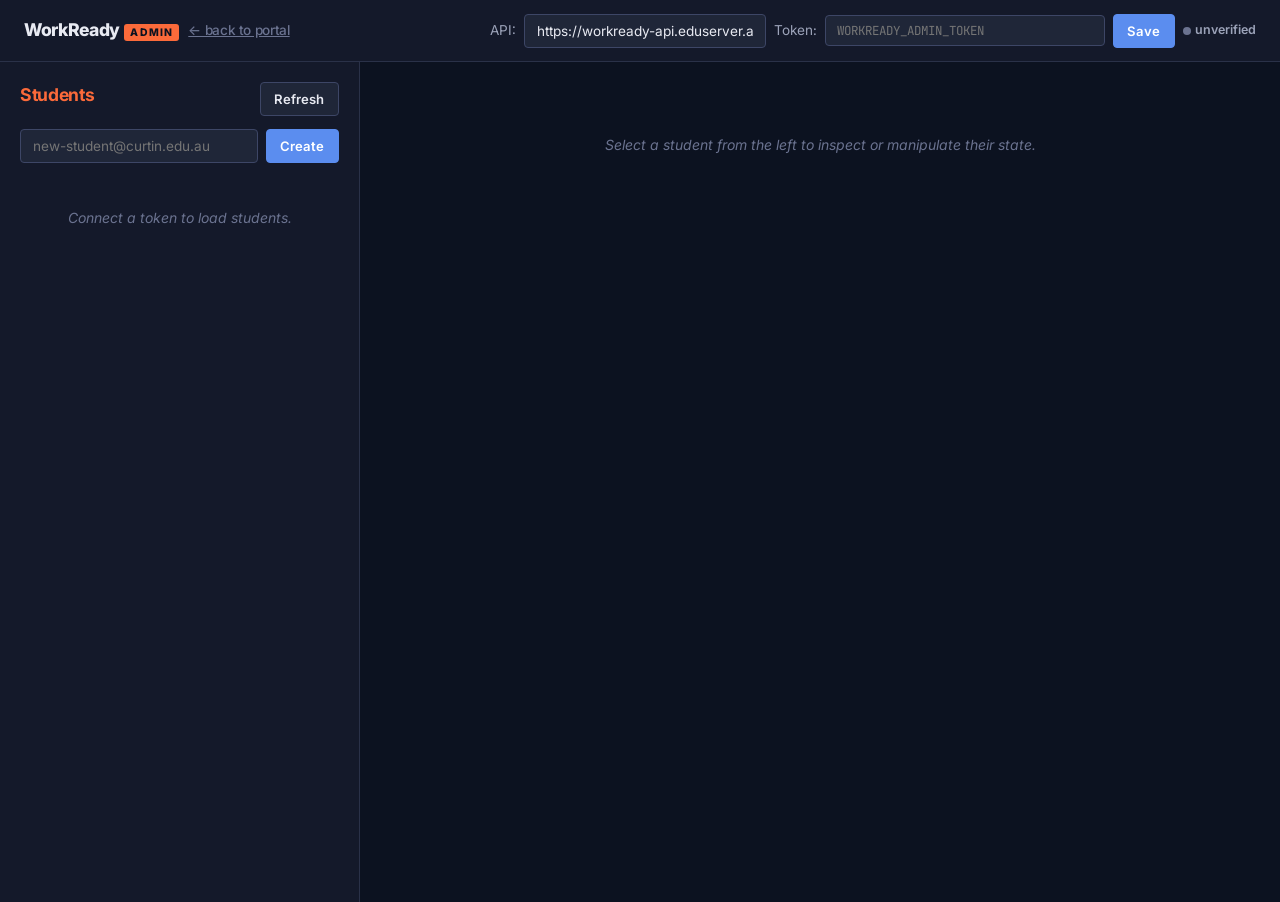
==== admin.html @ 8555bad7 "Add admin / debug page for student state inspection Standalone single-file admin UI at /admin.html —" ====
<!DOCTYPE html>
<html lang="en">
<head>
    <meta charset="UTF-8">
    <meta name="viewport" content="width=device-width, initial-scale=1.0">
    <title>WorkReady Admin / Debug</title>
    <link rel="icon" type="image/svg+xml" href="favicon.svg">
    <style>
        @import url('https://fonts.googleapis.com/css2?family=Inter:wght@400;500;600;700;800&family=JetBrains+Mono:wght@400;500&display=swap');

        :root {
            --bg: #0c1220;
            --bg-2: #14192a;
            --bg-3: #1f2638;
            --line: #2a3148;
            --line-2: #3d4666;
            --text: #e8eaf2;
            --text-muted: #9ca3b9;
            --text-dim: #6b7390;
            --accent: #fb6a3a;
            --accent-soft: #3d2418;
            --primary: #5b8def;
            --primary-soft: #1c2942;
            --success: #4ade80;
            --warn: #fbbf24;
            --danger: #f87171;
            --completed: #c084fc;
        }

        * { box-sizing: border-box; margin: 0; padding: 0; }
        body {
            font-family: 'Inter', system-ui, sans-serif;
            background: var(--bg);
            color: var(--text);
            font-size: 14px;
            line-height: 1.5;
            min-height: 100vh;
            -webkit-font-smoothing: antialiased;
            font-feature-settings: "kern", "liga", "tnum";
            font-variant-numeric: tabular-nums;
        }
        h1, h2, h3 { font-weight: 700; letter-spacing: -0.02em; }
        h1 { font-size: 1.4rem; }
        h2 { font-size: 1.1rem; margin-bottom: 0.5rem; color: var(--accent); }
        h3 { font-size: 0.85rem; text-transform: uppercase; letter-spacing: 0.1em; color: var(--text-dim); margin-bottom: 0.5rem; }
        a { color: var(--primary); text-decoration: none; }
        a:hover { color: var(--accent); }

        .topbar {
            background: var(--bg-2);
            border-bottom: 1px solid var(--line);
            padding: 0.85rem 1.5rem;
            display: flex;
            align-items: center;
            justify-content: space-between;
            gap: 1rem;
            position: sticky;
            top: 0;
            z-index: 10;
        }
        .topbar-brand {
            display: flex;
            align-items: center;
            gap: 0.6rem;
            font-weight: 800;
            font-size: 1.1rem;
            letter-spacing: -0.02em;
        }
        .topbar-brand .badge {
            background: var(--accent);
            color: var(--bg);
            font-size: 0.65rem;
            font-weight: 800;
            text-transform: uppercase;
            letter-spacing: 0.1em;
            padding: 2px 6px;
            border-radius: 3px;
        }
        .topbar-brand a { color: var(--text-dim); font-weight: 500; font-size: 0.85rem; text-decoration: underline; }

        .topbar-token {
            display: flex;
            align-items: center;
            gap: 0.5rem;
            font-size: 0.85rem;
            color: var(--text-muted);
        }
        .topbar-token input {
            background: var(--bg-3);
            border: 1px solid var(--line-2);
            color: var(--text);
            padding: 0.4rem 0.7rem;
            border-radius: 4px;
            font-family: 'JetBrains Mono', monospace;
            font-size: 0.78rem;
            min-width: 280px;
        }
        .topbar-token input:focus {
            outline: none;
            border-color: var(--accent);
        }
        .token-status {
            display: inline-flex;
            align-items: center;
            gap: 4px;
            font-weight: 600;
            font-size: 0.78rem;
        }
        .token-status::before {
            content: '';
            width: 8px;
            height: 8px;
            border-radius: 50%;
            background: var(--text-dim);
        }
        .token-status.ok { color: var(--success); }
        .token-status.ok::before { background: var(--success); }
        .token-status.bad { color: var(--danger); }
        .token-status.bad::before { background: var(--danger); }

        .layout {
            display: grid;
            grid-template-columns: 360px 1fr;
            min-height: calc(100vh - 60px);
        }

        .sidebar {
            background: var(--bg-2);
            border-right: 1px solid var(--line);
            padding: 1.25rem;
            overflow-y: auto;
            max-height: calc(100vh - 60px);
            position: sticky;
            top: 60px;
        }

        .main {
            padding: 1.5rem 2rem;
            overflow-x: hidden;
        }

        .student-list {
            display: flex;
            flex-direction: column;
            gap: 0.5rem;
            margin-top: 0.75rem;
        }
        .student-row {
            background: var(--bg-3);
            border: 1px solid var(--line);
            border-left: 3px solid var(--text-dim);
            border-radius: 4px;
            padding: 0.75rem 0.85rem;
            cursor: pointer;
            transition: all 0.1s;
        }
        .student-row:hover {
            border-color: var(--line-2);
            background: var(--primary-soft);
        }
        .student-row.selected {
            border-left-color: var(--accent);
            background: var(--primary-soft);
        }
        .student-row-email {
            font-family: 'JetBrains Mono', monospace;
            font-size: 0.78rem;
            color: var(--text);
            font-weight: 600;
            word-break: break-all;
        }
        .student-row-meta {
            display: flex;
            justify-content: space-between;
            margin-top: 0.35rem;
            font-size: 0.72rem;
            color: var(--text-muted);
        }
        .state-pill {
            display: inline-flex;
            align-items: center;
            gap: 4px;
            padding: 1px 7px;
            border-radius: 999px;
            font-size: 0.65rem;
            font-weight: 700;
            text-transform: uppercase;
            letter-spacing: 0.06em;
            background: var(--bg);
            border: 1px solid var(--line);
            color: var(--text-dim);
        }
        .state-pill::before {
            content: '';
            width: 6px;
            height: 6px;
            border-radius: 50%;
            background: currentColor;
        }
        .state-pill.s-not_applied { color: var(--text-dim); }
        .state-pill.s-applied { color: var(--primary); border-color: var(--primary); }
        .state-pill.s-hired { color: var(--success); border-color: var(--success); }
        .state-pill.s-completed { color: var(--completed); border-color: var(--completed); }

        .empty-state {
            text-align: center;
            padding: 2rem;
            color: var(--text-dim);
            font-style: italic;
        }

        .form-row {
            display: flex;
            gap: 0.5rem;
            margin: 0.75rem 0;
        }
        input[type="email"],
        input[type="text"],
        select,
        textarea {
            background: var(--bg-3);
            border: 1px solid var(--line-2);
            color: var(--text);
            padding: 0.5rem 0.75rem;
            border-radius: 4px;
            font-family: inherit;
            font-size: 0.85rem;
            flex: 1;
            min-width: 0;
        }
        input:focus, select:focus, textarea:focus {
            outline: none;
            border-color: var(--accent);
        }

        button {
            background: var(--bg-3);
            border: 1px solid var(--line-2);
            color: var(--text);
            padding: 0.5rem 0.85rem;
            border-radius: 4px;
            font-family: inherit;
            font-size: 0.82rem;
            font-weight: 600;
            cursor: pointer;
            transition: all 0.1s;
            white-space: nowrap;
        }
        button:hover { border-color: var(--accent); color: var(--accent); }
        button.primary { background: var(--primary); border-color: var(--primary); color: white; }
        button.primary:hover { background: var(--accent); border-color: var(--accent); color: white; }
        button.danger { background: transparent; border-color: var(--danger); color: var(--danger); }
        button.danger:hover { background: var(--danger); color: var(--bg); }
        button.warn { border-color: var(--warn); color: var(--warn); }
        button.warn:hover { background: var(--warn); color: var(--bg); }
        button.success { border-color: var(--success); color: var(--success); }
        button.success:hover { background: var(--success); color: var(--bg); }
        button:disabled { opacity: 0.4; cursor: not-allowed; }

        .panel {
            background: var(--bg-2);
            border: 1px solid var(--line);
            border-radius: 6px;
            padding: 1.25rem;
            margin-bottom: 1.25rem;
        }
        .panel-header {
            display: flex;
            justify-content: space-between;
            align-items: center;
            margin-bottom: 0.75rem;
            gap: 1rem;
        }

        .actions-grid {
            display: grid;
            grid-template-columns: repeat(auto-fill, minmax(180px, 1fr));
            gap: 0.5rem;
            margin-top: 0.75rem;
        }

        .kvs {
            display: grid;
            grid-template-columns: 140px 1fr;
            gap: 0.5rem 1rem;
            font-size: 0.85rem;
        }
        .kvs dt {
            color: var(--text-dim);
            font-size: 0.72rem;
            text-transform: uppercase;
            letter-spacing: 0.08em;
            font-weight: 600;
            padding-top: 2px;
        }
        .kvs dd {
            color: var(--text);
            font-family: 'JetBrains Mono', monospace;
            font-size: 0.82rem;
            word-break: break-all;
        }

        .app-card {
            background: var(--bg-3);
            border: 1px solid var(--line);
            border-radius: 4px;
            padding: 0.85rem 1rem;
            margin-bottom: 0.75rem;
        }
        .app-card-head {
            display: flex;
            justify-content: space-between;
            align-items: baseline;
            gap: 1rem;
            flex-wrap: wrap;
            margin-bottom: 0.5rem;
        }
        .app-card-title {
            font-weight: 700;
            color: var(--text);
            font-size: 0.95rem;
        }
        .app-card-meta {
            font-family: 'JetBrains Mono', monospace;
            font-size: 0.72rem;
            color: var(--text-dim);
        }
        .stage-tag {
            display: inline-block;
            font-family: 'JetBrains Mono', monospace;
            font-size: 0.68rem;
            padding: 1px 6px;
            border: 1px solid var(--line-2);
            border-radius: 3px;
            color: var(--text-muted);
            text-transform: uppercase;
            letter-spacing: 0.06em;
            margin-right: 4px;
        }
        .stage-tag.active { color: var(--success); border-color: var(--success); }
        .stage-tag.rejected { color: var(--danger); border-color: var(--danger); }
        .stage-tag.completed { color: var(--completed); border-color: var(--completed); }
        .stage-tag.hired { color: var(--success); border-color: var(--success); }
        .app-actions {
            display: flex;
            gap: 0.4rem;
            margin-top: 0.6rem;
            flex-wrap: wrap;
        }
        .app-actions button {
            font-size: 0.72rem;
            padding: 0.35rem 0.65rem;
        }

        .messages {
            display: flex;
            flex-direction: column;
            gap: 0.4rem;
        }
        .msg-row {
            background: var(--bg-3);
            border: 1px solid var(--line);
            border-left: 3px solid var(--line-2);
            border-radius: 3px;
            padding: 0.6rem 0.85rem;
            font-size: 0.82rem;
        }
        .msg-row.unread { border-left-color: var(--accent); }
        .msg-row.pending { opacity: 0.55; border-left-style: dashed; }
        .msg-row-head {
            display: flex;
            justify-content: space-between;
            gap: 1rem;
        }
        .msg-row-sender {
            font-weight: 600;
            color: var(--text);
        }
        .msg-row-time {
            font-family: 'JetBrains Mono', monospace;
            font-size: 0.7rem;
            color: var(--text-dim);
        }
        .msg-row-subject {
            color: var(--text-muted);
            margin-top: 2px;
        }

        .json-block {
            background: var(--bg);
            border: 1px solid var(--line);
            border-radius: 4px;
            padding: 0.85rem;
            font-family: 'JetBrains Mono', monospace;
            font-size: 0.72rem;
            color: var(--text-muted);
            overflow-x: auto;
            max-height: 360px;
            white-space: pre;
        }

        .toast {
            position: fixed;
            bottom: 1.5rem;
            right: 1.5rem;
            background: var(--bg-3);
            border: 1px solid var(--line-2);
            border-left: 4px solid var(--accent);
            padding: 0.85rem 1.15rem;
            border-radius: 4px;
            font-size: 0.85rem;
            color: var(--text);
            box-shadow: 0 8px 24px rgba(0, 0, 0, 0.4);
            max-width: 380px;
            z-index: 100;
            opacity: 0;
            transform: translateY(8px);
            transition: opacity 0.15s, transform 0.15s;
            pointer-events: none;
        }
        .toast.show { opacity: 1; transform: translateY(0); }
        .toast.error { border-left-color: var(--danger); }
        .toast.success { border-left-color: var(--success); }

        details > summary {
            cursor: pointer;
            font-size: 0.78rem;
            color: var(--text-muted);
            margin-bottom: 0.5rem;
        }
        details > summary:hover { color: var(--accent); }
        details[open] > summary { color: var(--accent); margin-bottom: 0.5rem; }

        .placeholder {
            text-align: center;
            padding: 3rem 1rem;
            color: var(--text-dim);
            font-style: italic;
        }

        @media (max-width: 900px) {
            .layout { grid-template-columns: 1fr; }
            .sidebar { position: static; max-height: none; }
            .topbar { flex-direction: column; align-items: stretch; }
            .topbar-token input { min-width: 0; flex: 1; }
        }
    </style>
</head>
<body>
    <div class="topbar">
        <div class="topbar-brand">
            <span>WorkReady <span class="badge">Admin</span></span>
            <a href="/">← back to portal</a>
        </div>
        <div class="topbar-token">
            <span>API:</span>
            <input type="text" id="api-base" placeholder="https://workready-api.eduserver.au">
            <span>Token:</span>
            <input type="password" id="admin-token" placeholder="WORKREADY_ADMIN_TOKEN">
            <button id="save-token" class="primary">Save</button>
            <span id="token-status" class="token-status">unverified</span>
        </div>
    </div>

    <div class="layout">
        <aside class="sidebar">
            <div class="panel-header">
                <h2>Students</h2>
                <button id="refresh-students">Refresh</button>
            </div>

            <div class="form-row">
                <input type="email" id="new-student-email" placeholder="new-student@curtin.edu.au">
                <button id="create-student" class="primary">Create</button>
            </div>

            <div id="student-list" class="student-list">
                <div class="empty-state">Connect a token to load students.</div>
            </div>
        </aside>

        <main class="main">
            <div id="detail-pane">
                <div class="placeholder">
                    Select a student from the left to inspect or manipulate their state.
                </div>
            </div>
        </main>
    </div>

    <div id="toast" class="toast"></div>

    <script>
        (function () {
            'use strict';

            // ============================================================
            // Config — token + API base in sessionStorage so it persists
            // ============================================================
            var DEFAULT_API_BASE =
                window.location.hostname === 'localhost' ||
                window.location.hostname === '127.0.0.1'
                    ? 'http://localhost:8000'
                    : 'https://workready-api.eduserver.au';

            var apiBase = sessionStorage.getItem('wr_admin_api_base') || DEFAULT_API_BASE;
            var token = sessionStorage.getItem('wr_admin_token') || '';

            var $ = function (id) { return document.getElementById(id); };
            var els = {
                apiBase: $('api-base'),
                token: $('admin-token'),
                save: $('save-token'),
                status: $('token-status'),
                students: $('student-list'),
                refresh: $('refresh-students'),
                createBtn: $('create-student'),
                newEmail: $('new-student-email'),
                detail: $('detail-pane'),
                toast: $('toast'),
            };

            els.apiBase.value = apiBase;
            els.token.value = token;

            var state = {
                students: [],
                jobs: [],
                selectedEmail: null,
            };

            // ============================================================
            // API helpers
            // ============================================================
            function api(method, path, body) {
                if (!token) {
                    showToast('Enter an admin token first', 'error');
                    return Promise.reject(new Error('No token'));
                }
                var opts = {
                    method: method,
                    headers: { 'Authorization': 'Bearer ' + token },
                };
                if (body) {
                    opts.headers['Content-Type'] = 'application/json';
                    opts.body = JSON.stringify(body);
                }
                return fetch(apiBase + path, opts).then(function (r) {
                    if (!r.ok) {
                        return r.json().then(function (j) {
                            throw new Error(j.detail || ('HTTP ' + r.status));
                        }, function () { throw new Error('HTTP ' + r.status); });
                    }
                    return r.json();
                });
            }

            function showToast(msg, kind) {
                els.toast.textContent = msg;
                els.toast.className = 'toast show ' + (kind || '');
                setTimeout(function () {
                    els.toast.className = 'toast ' + (kind || '');
                }, 3500);
            }

            function escapeHtml(s) {
                if (s == null) return '';
                return String(s)
                    .replace(/&/g, '&amp;')
                    .replace(/</g, '&lt;')
                    .replace(/>/g, '&gt;')
                    .replace(/"/g, '&quot;');
            }

            function formatDate(iso) {
                if (!iso) return '—';
                try {
                    var d = new Date(iso);
                    return d.toLocaleString('en-AU', {
                        year: 'numeric', month: 'short', day: 'numeric',
                        hour: '2-digit', minute: '2-digit'
                    });
                } catch (e) { return iso; }
            }

            // ============================================================
            // Token / connection
            // ============================================================
            function verifyToken() {
                return api('GET', '/api/v1/admin/health')
                    .then(function () {
                        els.status.textContent = 'connected';
                        els.status.className = 'token-status ok';
                        return true;
                    })
                    .catch(function (err) {
                        els.status.textContent = err.message || 'failed';
                        els.status.className = 'token-status bad';
                        return false;
                    });
            }

            els.save.addEventListener('click', function () {
                token = els.token.value.trim();
                apiBase = els.apiBase.value.trim().replace(/\/$/, '');
                sessionStorage.setItem('wr_admin_token', token);
                sessionStorage.setItem('wr_admin_api_base', apiBase);
                verifyToken().then(function (ok) {
                    if (ok) {
                        showToast('Token verified', 'success');
                        loadStudents();
                        loadJobs();
                    }
                });
            });

            // ============================================================
            // Students list
            // ============================================================
            function loadStudents() {
                return api('GET', '/api/v1/admin/students').then(function (data) {
                    state.students = data.students || [];
                    renderStudents();
                }).catch(function (err) {
                    els.students.innerHTML =
                        '<div class="empty-state">Could not load students: ' + escapeHtml(err.message) + '</div>';
                });
            }

            function renderStudents() {
                if (!state.students.length) {
                    els.students.innerHTML = '<div class="empty-state">No students yet. Create one above.</div>';
                    return;
                }
                var html = '';
                state.students.forEach(function (s) {
                    var stateKey = s.state.split(':')[0].toLowerCase();
                    var stateLabel = s.state.replace(':', ' / ').toLowerCase();
                    var sel = state.selectedEmail === s.email ? ' selected' : '';
                    html +=
                        '<div class="student-row' + sel + '" data-email="' + escapeHtml(s.email) + '">' +
                        '<div class="student-row-email">' + escapeHtml(s.email) + '</div>' +
                        '<div class="student-row-meta">' +
                        '<span class="state-pill s-' + stateKey + '">' + escapeHtml(stateLabel) + '</span>' +
                        '<span>' + s.application_count + ' apps · ' +
                        (s.unread_personal + s.unread_work) + ' unread</span>' +
                        '</div>' +
                        '</div>';
                });
                els.students.innerHTML = html;
                els.students.querySelectorAll('[data-email]').forEach(function (row) {
                    row.addEventListener('click', function () {
                        selectStudent(row.getAttribute('data-email'));
                    });
                });
            }

            // ============================================================
            // Jobs cache (for the force-state dropdown)
            // ============================================================
            function loadJobs() {
                return api('GET', '/api/v1/admin/jobs').then(function (data) {
                    state.jobs = data.jobs || [];
                });
            }

            // ============================================================
            // Student detail
            // ============================================================
            function selectStudent(email) {
                state.selectedEmail = email;
                renderStudents();
                loadDetail(email);
            }

            function loadDetail(email) {
                els.detail.innerHTML = '<div class="placeholder">Loading…</div>';
                api('GET', '/api/v1/admin/students/' + encodeURIComponent(email))
                    .then(renderDetail)
                    .catch(function (err) {
                        els.detail.innerHTML =
                            '<div class="placeholder">Failed to load: ' + escapeHtml(err.message) + '</div>';
                    });
            }

            function renderDetail(dump) {
                var s = dump.student;
                var html = '';

                // Identity panel
                html += '<div class="panel">';
                html += '<div class="panel-header">';
                html += '<h2>' + escapeHtml(s.email) + '</h2>';
                html += '<div>';
                html += '<button class="warn" data-action="reset">Reset</button> ';
                html += '<button class="danger" data-action="delete">Delete</button>';
                html += '</div>';
                html += '</div>';
                html += '<dl class="kvs">';
                html += '<dt>Student ID</dt><dd>' + s.id + '</dd>';
                html += '<dt>Name</dt><dd>' + escapeHtml(s.name) + '</dd>';
                html += '<dt>Created</dt><dd>' + formatDate(s.created_at) + '</dd>';
                html += '<dt>Pending msgs</dt><dd>' + dump.messages.pending_count + '</dd>';
                html += '</dl>';
                html += '</div>';

                // Force state panel
                html += '<div class="panel">';
                html += '<h2>Force state</h2>';
                html += '<p style="color: var(--text-muted); font-size: 0.82rem; margin-bottom: 0.5rem;">' +
                    'Creates a fresh application at the chosen stage. Existing active applications will be marked rejected.' +
                    '</p>';
                html += '<div class="form-row">';
                html += '<select id="force-state-job">';
                html += '<option value="">— select role —</option>';
                state.jobs.forEach(function (j) {
                    html += '<option value="' + escapeHtml(j.company_slug + '|' + j.job_slug) + '">' +
                        escapeHtml(j.company_name) + ' — ' + escapeHtml(j.job_title) + '</option>';
                });
                html += '</select>';
                html += '<select id="force-state-target">';
                html += '<option value="APPLIED">APPLIED (resume submitted)</option>';
                html += '<option value="HIRED:interview">HIRED · interview</option>';
                html += '<option value="HIRED:work_task">HIRED · work_task</option>';
                html += '<option value="HIRED:lunchroom">HIRED · lunchroom</option>';
                html += '<option value="HIRED:exit_interview">HIRED · exit_interview</option>';
                html += '<option value="COMPLETED">COMPLETED</option>';
                html += '</select>';
                html += '<button class="primary" data-action="force-state">Apply</button>';
                html += '</div>';
                html += '</div>';

                // Quick actions
                html += '<div class="panel">';
                html += '<h2>Quick actions</h2>';
                html += '<div class="actions-grid">';
                html += '<button data-action="deliver-pending">Flush pending msgs</button>';
                html += '<button data-action="add-note">Inject test message</button>';
                html += '</div>';
                html += '</div>';

                // Applications
                html += '<div class="panel">';
                html += '<h2>Applications (' + dump.applications.length + ')</h2>';
                if (!dump.applications.length) {
                    html += '<div class="empty-state">No applications yet.</div>';
                } else {
                    dump.applications.forEach(function (app) {
                        html += renderAppCard(app);
                    });
                }
                html += '</div>';

                // Inboxes
                html += '<div class="panel">';
                html += '<h2>Personal inbox (' + dump.messages.personal.length + ')</h2>';
                html += renderMessages(dump.messages.personal);
                html += '</div>';

                if (dump.messages.work.length) {
                    html += '<div class="panel">';
                    html += '<h2>Work inbox (' + dump.messages.work.length + ')</h2>';
                    html += renderMessages(dump.messages.work);
                    html += '</div>';
                }

                // Raw JSON
                html += '<div class="panel">';
                html += '<details>';
                html += '<summary>Raw JSON dump</summary>';
                html += '<pre class="json-block">' + escapeHtml(JSON.stringify(dump, null, 2)) + '</pre>';
                html += '</details>';
                html += '</div>';

                els.detail.innerHTML = html;
                bindDetailActions(s.email);
            }

            function renderAppCard(app) {
                var statusClass = ' ' + app.status;
                var html = '<div class="app-card">';
                html += '<div class="app-card-head">';
                html += '<div>';
                html += '<div class="app-card-title">' + escapeHtml(app.job_title) + '</div>';
                html += '<div class="app-card-meta">' + escapeHtml(app.company_slug) + ' · cycle ' + app.cycle + '</div>';
                html += '</div>';
                html += '<div>';
                html += '<span class="stage-tag">' + escapeHtml(app.current_stage) + '</span>';
                html += '<span class="stage-tag' + statusClass + '">' + escapeHtml(app.status) + '</span>';
                html += '</div>';
                html += '</div>';
                html += '<div class="app-card-meta">';
                html += 'id ' + app.id + ' · missed ' + app.missed_interviews + ' · resched ' + app.reschedule_count;
                html += ' · updated ' + formatDate(app.updated_at);
                html += '</div>';
                html += '<div class="app-actions">';
                html += '<button class="success" data-app-action="resume_pass" data-app-id="' + app.id + '">Force resume PASS</button>';
                html += '<button class="danger" data-app-action="resume_fail" data-app-id="' + app.id + '">Force resume FAIL</button>';
                html += '<button class="success" data-app-action="interview_pass" data-app-id="' + app.id + '">Force interview PASS</button>';
                html += '<button class="danger" data-app-action="interview_fail" data-app-id="' + app.id + '">Force interview FAIL</button>';
                html += '</div>';

                if (app.bookings && app.bookings.length) {
                    html += '<details style="margin-top: 0.5rem;">';
                    html += '<summary>Bookings (' + app.bookings.length + ')</summary>';
                    app.bookings.forEach(function (b) {
                        html += '<div class="msg-row" style="margin-top: 0.35rem;">' +
                            '<span class="stage-tag">' + b.status + '</span> ' +
                            formatDate(b.scheduled_at) +
                            '</div>';
                    });
                    html += '</details>';
                }

                if (app.interview_sessions && app.interview_sessions.length) {
                    html += '<details style="margin-top: 0.5rem;">';
                    html += '<summary>Interview sessions (' + app.interview_sessions.length + ')</summary>';
                    app.interview_sessions.forEach(function (sess) {
                        html += '<div class="msg-row" style="margin-top: 0.35rem;">' +
                            '<span class="stage-tag">' + sess.status + '</span> ' +
                            'with ' + escapeHtml(sess.manager_name) +
                            (sess.final_score != null ? ' · score ' + sess.final_score : '') +
                            '</div>';
                    });
                    html += '</details>';
                }

                html += '</div>';
                return html;
            }

            function renderMessages(msgs) {
                if (!msgs.length) {
                    return '<div class="empty-state">Empty.</div>';
                }
                var now = new Date().toISOString();
                var html = '<div class="messages">';
                msgs.forEach(function (m) {
                    var classes = 'msg-row';
                    if (!m.is_read) classes += ' unread';
                    if (m.deliver_at > now) classes += ' pending';
                    html += '<div class="' + classes + '">';
                    html += '<div class="msg-row-head">';
                    html += '<span class="msg-row-sender">' + escapeHtml(m.sender_name) + '</span>';
                    html += '<span class="msg-row-time">' + formatDate(m.deliver_at) + '</span>';
                    html += '</div>';
                    html += '<div class="msg-row-subject">' + escapeHtml(m.subject) + '</div>';
                    html += '</div>';
                });
                html += '</div>';
                return html;
            }

            // ============================================================
            // Detail action wiring
            // ============================================================
            function bindDetailActions(email) {
                els.detail.querySelectorAll('[data-action]').forEach(function (btn) {
                    btn.addEventListener('click', function () {
                        var action = btn.getAttribute('data-action');
                        handleAction(action, email);
                    });
                });
                els.detail.querySelectorAll('[data-app-action]').forEach(function (btn) {
                    btn.addEventListener('click', function () {
                        var outcome = btn.getAttribute('data-app-action');
                        var appId = btn.getAttribute('data-app-id');
                        api('POST', '/api/v1/admin/applications/' + appId + '/outcome',
                            { outcome: outcome })
                            .then(function () {
                                showToast('Outcome forced: ' + outcome, 'success');
                                refreshAfterChange(email);
                            })
                            .catch(function (err) { showToast(err.message, 'error'); });
                    });
                });
            }

            function handleAction(action, email) {
                if (action === 'reset') {
                    if (!confirm('Reset all applications, messages, bookings for ' + email + '?')) return;
                    api('POST', '/api/v1/admin/students/' + encodeURIComponent(email) + '/reset')
                        .then(function (r) {
                            showToast('Reset — removed ' + r.applications_removed + ' applications', 'success');
                            refreshAfterChange(email);
                        })
                        .catch(function (err) { showToast(err.message, 'error'); });
                } else if (action === 'delete') {
                    if (!confirm('Permanently delete ' + email + ' and all data?')) return;
                    api('DELETE', '/api/v1/admin/students/' + encodeURIComponent(email))
                        .then(function () {
                            showToast('Deleted ' + email, 'success');
                            state.selectedEmail = null;
                            els.detail.innerHTML = '<div class="placeholder">Select a student.</div>';
                            loadStudents();
                        })
                        .catch(function (err) { showToast(err.message, 'error'); });
                } else if (action === 'force-state') {
                    var jobVal = $('force-state-job').value;
                    var target = $('force-state-target').value;
                    if (!jobVal) { showToast('Pick a role first', 'error'); return; }
                    var parts = jobVal.split('|');
                    api('POST', '/api/v1/admin/students/' + encodeURIComponent(email) + '/state', {
                        state: target,
                        company_slug: parts[0],
                        job_slug: parts[1],
                    }).then(function (r) {
                        showToast('Forced to ' + target + ' (app #' + r.application_id + ')', 'success');
                        refreshAfterChange(email);
                    }).catch(function (err) { showToast(err.message, 'error'); });
                } else if (action === 'deliver-pending') {
                    api('POST', '/api/v1/admin/students/' + encodeURIComponent(email) + '/deliver-pending')
                        .then(function (r) {
                            showToast('Flushed ' + r.flushed + ' pending messages', 'success');
                            refreshAfterChange(email);
                        }).catch(function (err) { showToast(err.message, 'error'); });
                } else if (action === 'add-note') {
                    var subject = prompt('Subject:', 'Test message from admin');
                    if (!subject) return;
                    var body = prompt('Body:', 'This is a test message injected via the admin tool.');
                    if (body === null) return;
                    api('POST', '/api/v1/admin/students/' + encodeURIComponent(email) + '/note',
                        { subject: subject, body: body })
                        .then(function () {
                            showToast('Test message injected', 'success');
                            refreshAfterChange(email);
                        }).catch(function (err) { showToast(err.message, 'error'); });
                }
            }

            function refreshAfterChange(email) {
                loadStudents();
                loadDetail(email);
            }

            // ============================================================
            // Initial wiring
            // ============================================================
            els.refresh.addEventListener('click', loadStudents);
            els.createBtn.addEventListener('click', function () {
                var email = els.newEmail.value.trim();
                if (!email) return;
                api('POST', '/api/v1/admin/students', { email: email })
                    .then(function () {
                        showToast('Created ' + email, 'success');
                        els.newEmail.value = '';
                        loadStudents();
                    }).catch(function (err) { showToast(err.message, 'error'); });
            });
            els.newEmail.addEventListener('keydown', function (e) {
                if (e.key === 'Enter') els.createBtn.click();
            });

            // Auto-connect if a token is already saved
            if (token) {
                verifyToken().then(function (ok) {
                    if (ok) {
                        loadStudents();
                        loadJobs();
                    }
                });
            }
        })();
    </script>
</body>
</html>
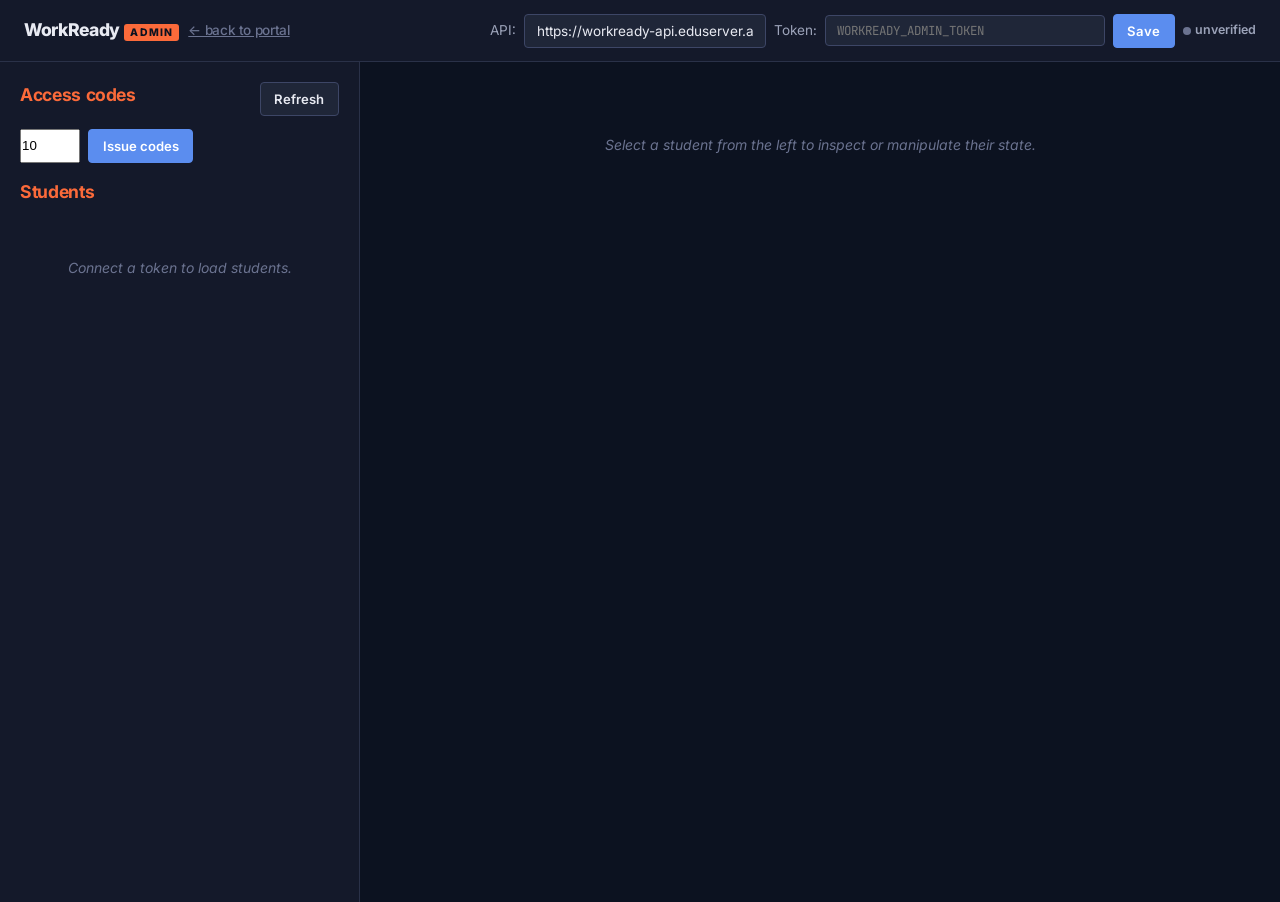
==== commit f553fb8d: "Access-code sign-in; Tasks view; admin codes panel Portal: sign-in takes an issued WR-XXXX-XXXX acce" ====
--- a/admin.html
+++ b/admin.html
@@ -385,6 +385,8 @@
             color: var(--text-muted);
             margin-top: 2px;
         }
+
+        .hidden { display: none; }
 
         .json-block {
             background: var(--bg);
@@ -444,6 +446,187 @@
             .topbar { flex-direction: column; align-items: stretch; }
             .topbar-token input { min-width: 0; flex: 1; }
         }
+
+        /* --- Journey report (lecturer grading view) --- */
+        .journey-report {
+            max-width: 820px;
+            font-family: -apple-system, BlinkMacSystemFont, "Segoe UI", sans-serif;
+            color: #1f2937;
+        }
+        .journey-toolbar {
+            display: flex;
+            gap: 0.5rem;
+            justify-content: space-between;
+            margin-bottom: 1.25rem;
+        }
+        .journey-header {
+            border-bottom: 2px solid #1f2937;
+            padding-bottom: 0.75rem;
+            margin-bottom: 1.5rem;
+        }
+        .journey-header h1 {
+            margin: 0 0 0.5rem;
+            font-size: 1.6rem;
+        }
+        .journey-meta-grid {
+            display: grid;
+            grid-template-columns: 1fr 1fr;
+            gap: 0.3rem 1rem;
+            font-size: 0.88rem;
+        }
+        .journey-section {
+            margin-bottom: 1.75rem;
+            padding: 1rem 1.25rem;
+            background: #fff;
+            border: 1px solid #e5e7eb;
+            border-radius: 8px;
+            page-break-inside: avoid;
+        }
+        .journey-section h2 {
+            margin: 0 0 0.6rem;
+            font-size: 1.15rem;
+            color: #1f2937;
+            border-bottom: 1px solid #e5e7eb;
+            padding-bottom: 0.4rem;
+        }
+        .journey-section h4 {
+            margin: 0.75rem 0 0.35rem;
+            font-size: 0.95rem;
+        }
+        .journey-section ul {
+            margin: 0.25rem 0 0.75rem 1.25rem;
+            font-size: 0.88rem;
+        }
+        .journey-list-label {
+            margin: 0.5rem 0 0.1rem;
+            font-size: 0.78rem;
+            text-transform: uppercase;
+            letter-spacing: 0.05em;
+            color: #6b7280;
+            font-weight: 600;
+        }
+        .journey-absent {
+            color: #9ca3af;
+            font-style: italic;
+        }
+        .journey-stat {
+            font-size: 0.85rem;
+            color: #4b5563;
+            margin: 0.4rem 0;
+        }
+        .journey-task, .journey-lunch {
+            padding: 0.6rem 0.8rem;
+            margin-top: 0.6rem;
+            background: #f9fafb;
+            border-left: 3px solid #d1d5db;
+            border-radius: 4px;
+        }
+        .journey-mentor-note {
+            font-size: 0.88rem;
+            color: #374151;
+            margin: 0.3rem 0 0.5rem;
+        }
+        .journey-private {
+            margin: 0.5rem 0;
+            padding: 0.5rem 0.75rem;
+            background: #fef3c7;
+            border-left: 3px solid #f59e0b;
+            border-radius: 4px;
+            font-size: 0.85rem;
+        }
+        .journey-quote {
+            margin: 0.5rem 0;
+            padding: 0.6rem 0.85rem;
+            background: #eff6ff;
+            border-left: 3px solid #2563eb;
+            border-radius: 4px;
+            font-size: 0.85rem;
+            font-style: italic;
+        }
+        .journey-score {
+            display: flex;
+            align-items: center;
+            gap: 0.5rem;
+            margin: 0.4rem 0 0.6rem;
+        }
+        .score-pill {
+            display: inline-block;
+            padding: 0.2rem 0.7rem;
+            border-radius: 999px;
+            font-size: 0.85rem;
+            font-weight: 600;
+            background: #e5e7eb;
+            color: #1f2937;
+        }
+        .score-pill.score-high { background: #d1fae5; color: #065f46; }
+        .score-pill.score-mid { background: #fef3c7; color: #92400e; }
+        .score-pill.score-low { background: #fee2e2; color: #991b1b; }
+        .score-pill.score-na { background: #f3f4f6; color: #9ca3af; }
+        .score-label {
+            font-size: 0.8rem;
+            color: #6b7280;
+        }
+        .outcome-tag {
+            display: inline-block;
+            padding: 0.1rem 0.5rem;
+            border-radius: 999px;
+            font-size: 0.7rem;
+            font-weight: 600;
+            text-transform: uppercase;
+            background: #e5e7eb;
+            color: #4b5563;
+            margin-left: 0.3rem;
+        }
+        .outcome-tag.outcome-pass { background: #d1fae5; color: #065f46; }
+        .outcome-tag.outcome-needs_work { background: #fee2e2; color: #991b1b; }
+        .outcome-tag.outcome-late { background: #fef3c7; color: #92400e; }
+        .journey-timeline {
+            list-style: none;
+            padding-left: 0;
+            font-size: 0.85rem;
+        }
+        .journey-timeline li {
+            padding: 0.35rem 0;
+            border-bottom: 1px dotted #e5e7eb;
+        }
+        .timeline-when {
+            color: #6b7280;
+            font-variant-numeric: tabular-nums;
+            margin-right: 0.6rem;
+        }
+        .timeline-kind {
+            display: inline-block;
+            padding: 0.05rem 0.4rem;
+            background: #e5e7eb;
+            color: #4b5563;
+            border-radius: 4px;
+            font-size: 0.7rem;
+            font-family: ui-monospace, monospace;
+            margin-right: 0.4rem;
+        }
+        .journey-notes {
+            width: 100%;
+            border: 1px solid #d1d5db;
+            border-radius: 6px;
+            padding: 0.6rem;
+            font-family: inherit;
+            font-size: 0.9rem;
+        }
+        @media print {
+            body { background: #fff; }
+            .topbar, .sidebar, .no-print { display: none !important; }
+            .layout { grid-template-columns: 1fr !important; }
+            .detail { padding: 0; }
+            .journey-section {
+                border: none;
+                box-shadow: none;
+                padding: 0;
+                margin-bottom: 1.25rem;
+            }
+            .journey-report { max-width: none; }
+            .journey-private { background: #fff8e7 !important; }
+            .journey-quote { background: #eaf2ff !important; }
+        }
     </style>
 </head>
 <body>
@@ -465,13 +648,18 @@
     <div class="layout">
         <aside class="sidebar">
             <div class="panel-header">
-                <h2>Students</h2>
+                <h2>Access codes</h2>
                 <button id="refresh-students">Refresh</button>
             </div>
 
             <div class="form-row">
-                <input type="email" id="new-student-email" placeholder="new-student@curtin.edu.au">
-                <button id="create-student" class="primary">Create</button>
+                <input type="number" id="code-count" min="1" max="1000" value="10" style="max-width: 5rem;">
+                <button id="gen-codes" class="primary">Issue codes</button>
+            </div>
+            <pre id="codes-out" class="json-block hidden" style="user-select: all;"></pre>
+
+            <div class="panel-header" style="margin-top: 1rem;">
+                <h2>Students</h2>
             </div>
 
             <div id="student-list" class="student-list">
@@ -514,8 +702,9 @@
                 status: $('token-status'),
                 students: $('student-list'),
                 refresh: $('refresh-students'),
-                createBtn: $('create-student'),
-                newEmail: $('new-student-email'),
+                createBtn: $('gen-codes'),
+                newEmail: $('code-count'),
+                codesOut: $('codes-out'),
                 detail: $('detail-pane'),
                 toast: $('toast'),
             };
@@ -636,10 +825,10 @@
                 state.students.forEach(function (s) {
                     var stateKey = s.state.split(':')[0].toLowerCase();
                     var stateLabel = s.state.replace(':', ' / ').toLowerCase();
-                    var sel = state.selectedEmail === s.email ? ' selected' : '';
+                    var sel = state.selectedEmail === s.code ? ' selected' : '';
                     html +=
-                        '<div class="student-row' + sel + '" data-email="' + escapeHtml(s.email) + '">' +
-                        '<div class="student-row-email">' + escapeHtml(s.email) + '</div>' +
+                        '<div class="student-row' + sel + '" data-email="' + escapeHtml(s.code) + '">' +
+                        '<div class="student-row-email">' + escapeHtml(s.code) + '</div>' +
                         '<div class="student-row-meta">' +
                         '<span class="state-pill s-' + stateKey + '">' + escapeHtml(stateLabel) + '</span>' +
                         '<span>' + s.application_count + ' apps · ' +
@@ -690,7 +879,7 @@
                 // Identity panel
                 html += '<div class="panel">';
                 html += '<div class="panel-header">';
-                html += '<h2>' + escapeHtml(s.email) + '</h2>';
+                html += '<h2>' + escapeHtml(s.code) + '</h2>';
                 html += '<div>';
                 html += '<button class="warn" data-action="reset">Reset</button> ';
                 html += '<button class="danger" data-action="delete">Delete</button>';
@@ -698,7 +887,8 @@
                 html += '</div>';
                 html += '<dl class="kvs">';
                 html += '<dt>Student ID</dt><dd>' + s.id + '</dd>';
-                html += '<dt>Name</dt><dd>' + escapeHtml(s.name) + '</dd>';
+                html += '<dt>In-sim mailbox</dt><dd>' + escapeHtml(s.handle || '') + '</dd>';
+                html += '<dt>Display name</dt><dd>' + escapeHtml(s.display_name || '—') + '</dd>';
                 html += '<dt>Created</dt><dd>' + formatDate(s.created_at) + '</dd>';
                 html += '<dt>Pending msgs</dt><dd>' + dump.messages.pending_count + '</dd>';
                 html += '</dl>';
@@ -721,9 +911,9 @@
                 html += '<select id="force-state-target">';
                 html += '<option value="APPLIED">APPLIED (resume submitted)</option>';
                 html += '<option value="HIRED:interview">HIRED · interview</option>';
-                html += '<option value="HIRED:work_task">HIRED · work_task</option>';
-                html += '<option value="HIRED:lunchroom">HIRED · lunchroom</option>';
-                html += '<option value="HIRED:exit_interview">HIRED · exit_interview</option>';
+                html += '<option value="HIRED:placement">HIRED · placement</option>';
+                html += '<option value="HIRED:mid_placement">HIRED · mid_placement</option>';
+                html += '<option value="HIRED:exit">HIRED · exit</option>';
                 html += '<option value="COMPLETED">COMPLETED</option>';
                 html += '</select>';
                 html += '<button class="primary" data-action="force-state">Apply</button>';
@@ -773,7 +963,7 @@
                 html += '</div>';
 
                 els.detail.innerHTML = html;
-                bindDetailActions(s.email);
+                bindDetailActions(s.code);
             }
 
             function renderAppCard(app) {
@@ -794,6 +984,7 @@
                 html += ' · updated ' + formatDate(app.updated_at);
                 html += '</div>';
                 html += '<div class="app-actions">';
+                html += '<button class="primary" data-journey-id="' + app.id + '">&#128196; Journey report</button>';
                 html += '<button class="success" data-app-action="resume_pass" data-app-id="' + app.id + '">Force resume PASS</button>';
                 html += '<button class="danger" data-app-action="resume_fail" data-app-id="' + app.id + '">Force resume FAIL</button>';
                 html += '<button class="success" data-app-action="interview_pass" data-app-id="' + app.id + '">Force interview PASS</button>';
@@ -874,6 +1065,209 @@
                             .catch(function (err) { showToast(err.message, 'error'); });
                     });
                 });
+                els.detail.querySelectorAll('[data-journey-id]').forEach(function (btn) {
+                    btn.addEventListener('click', function () {
+                        var appId = btn.getAttribute('data-journey-id');
+                        openJourneyReport(appId, email);
+                    });
+                });
+            }
+
+            // ============================================================
+            // Journey report (lecturer grading view)
+            // ============================================================
+            function openJourneyReport(appId, email) {
+                els.detail.innerHTML = '<div class="placeholder">Loading journey report&hellip;</div>';
+                api('GET', '/api/v1/admin/applications/' + appId + '/journey-report')
+                    .then(function (report) { renderJourneyReport(report, email); })
+                    .catch(function (err) {
+                        els.detail.innerHTML =
+                            '<div class="placeholder">Failed to load: ' + escapeHtml(err.message) + '</div>';
+                    });
+            }
+
+            function renderJourneyReport(r, email) {
+                var html = '<div class="journey-report">';
+                html += '<div class="journey-toolbar no-print">';
+                html += '<button data-action="back-from-journey">&larr; Back to student detail</button>';
+                html += '<button class="primary" onclick="window.print()">&#128424; Print / save as PDF</button>';
+                html += '</div>';
+
+                // Header
+                var meta = r.meta;
+                html += '<header class="journey-header">';
+                html += '<h1>Placement Journey Report</h1>';
+                html += '<div class="journey-meta-grid">';
+                html += '<div><strong>Student:</strong> ' + escapeHtml(meta.student_name) + '</div>';
+                html += '<div><strong>Email:</strong> ' + escapeHtml(meta.student_email) + '</div>';
+                html += '<div><strong>Role:</strong> ' + escapeHtml(meta.job_title) + '</div>';
+                html += '<div><strong>Company:</strong> ' + escapeHtml(meta.company_name) + '</div>';
+                html += '<div><strong>Status:</strong> ' + escapeHtml(meta.status) + '</div>';
+                html += '<div><strong>Stage:</strong> ' + escapeHtml(meta.current_stage) + '</div>';
+                html += '<div><strong>Started:</strong> ' + formatDate(meta.created_at) + '</div>';
+                html += '<div><strong>Updated:</strong> ' + formatDate(meta.updated_at) + '</div>';
+                html += '</div></header>';
+
+                // Stage 2: Resume
+                html += renderJourneyStage('Stage 2 — Resume', r.resume, function (s) {
+                    var inner = '<div class="journey-score">' + scorePill(s.score) + '</div>';
+                    inner += renderBulletList('Strengths', s.strengths);
+                    inner += renderBulletList('Gaps', s.gaps);
+                    inner += renderBulletList('Suggestions', s.suggestions);
+                    if (s.tailoring) {
+                        inner += '<p><strong>Tailoring assessment:</strong> ' + escapeHtml(s.tailoring) + '</p>';
+                    }
+                    return inner;
+                });
+
+                // Stage 3: Interview
+                html += renderJourneyStage('Stage 3 — Hiring interview', r.interview, function (s) {
+                    var inner = '<div class="journey-score">' + scorePill(s.score) + '</div>';
+                    inner += '<p class="journey-stat">Student turns: <strong>' + s.transcript_turns +
+                        '</strong> · words: <strong>' + s.student_word_count + '</strong></p>';
+                    inner += renderBulletList('Strengths', s.strengths);
+                    inner += renderBulletList('Gaps', s.gaps);
+                    return inner;
+                });
+
+                // Stage 4: Tasks
+                html += renderJourneyStage('Stage 4 — Work tasks', r.tasks, function (s) {
+                    var inner = '<div class="journey-score">' +
+                        scorePill(s.average_score) + ' <span class="score-label">average across ' +
+                        s.task_count + ' tasks</span></div>';
+                    s.tasks.forEach(function (t) {
+                        inner += '<div class="journey-task">';
+                        inner += '<h4>#' + (t.sequence || '?') + ' &middot; ' + escapeHtml(t.title || '') +
+                            ' ' + scorePill(t.score) +
+                            (t.outcome ? ' <span class="outcome-tag outcome-' + t.outcome + '">' +
+                                escapeHtml(t.outcome) + '</span>' : '') +
+                            (t.late ? ' <span class="outcome-tag outcome-late">late</span>' : '') +
+                            '</h4>';
+                        if (t.summary) inner += '<p class="journey-mentor-note">' + escapeHtml(t.summary) + '</p>';
+                        inner += renderBulletList('What worked', t.strengths);
+                        inner += renderBulletList('Growth areas', t.growth_areas);
+                        inner += '</div>';
+                    });
+                    return inner;
+                });
+
+                // Mid-placement performance review (between task 2 and task 3)
+                html += renderJourneyStage('Mid-placement coaching (post task 2)', r.performance_review, function (s) {
+                    var inner = '<div class="journey-score">' +
+                        scorePill(s.responsiveness_score) + ' <span class="score-label">coaching responsiveness</span></div>';
+                    inner += '<p class="journey-stat">Student turns: <strong>' + s.transcript_turns + '</strong></p>';
+                    if (s.coaching_notes) {
+                        inner += '<div class="journey-private"><strong>Coaching notes (private):</strong><br>' +
+                            escapeHtml(s.coaching_notes) + '</div>';
+                    }
+                    if (s.key_focus && s.key_focus.indexOf('(') !== 0) {
+                        inner += '<p><strong>Focus going into task 3:</strong> ' + escapeHtml(s.key_focus) + '</p>';
+                    }
+                    return inner;
+                });
+
+                // Stage 5: Lunchroom
+                html += renderJourneyStage('Stage 5 — Lunchroom', r.lunchroom, function (s) {
+                    var inner = '<p class="journey-stat">' + s.completed_count + '/' + s.session_count +
+                        ' completed';
+                    if (s.declined_or_missed_count) {
+                        inner += ' · ' + s.declined_or_missed_count + ' declined or missed';
+                    }
+                    inner += '</p>';
+                    s.sessions.forEach(function (sess) {
+                        inner += '<div class="journey-lunch">';
+                        inner += '<h4>' + escapeHtml(sess.occasion || 'lunch') +
+                            ' <span class="outcome-tag">' + escapeHtml(sess.status) + '</span></h4>';
+                        if (sess.participants && sess.participants.length) {
+                            inner += '<p class="journey-stat">With: ' +
+                                sess.participants.map(escapeHtml).join(', ') + '</p>';
+                        }
+                        if (sess.participation_notes) {
+                            inner += '<div class="journey-private">' +
+                                '<strong>Participation notes (private):</strong><br>' +
+                                escapeHtml(sess.participation_notes) + '</div>';
+                        }
+                        if (sess.system_feedback) {
+                            inner += '<div class="journey-quote">' +
+                                '<strong>System feedback to student:</strong><br>' +
+                                escapeHtml(sess.system_feedback) + '</div>';
+                        }
+                        inner += '</div>';
+                    });
+                    return inner;
+                });
+
+                // Stage 6: Exit interview
+                html += renderJourneyStage('Stage 6 — Exit interview', r.exit_interview, function (s) {
+                    var inner = '<div class="journey-score">' + scorePill(s.score) +
+                        ' <span class="score-label">reflection</span></div>';
+                    inner += '<p class="journey-stat">Student turns: <strong>' + s.transcript_turns +
+                        '</strong> · words: <strong>' + s.student_word_count + '</strong></p>';
+                    if (s.summary) {
+                        inner += '<div class="journey-quote"><strong>Sam\'s closing note:</strong><br>' +
+                            escapeHtml(s.summary) + '</div>';
+                    }
+                    inner += renderBulletList('What they brought', s.strengths);
+                    inner += renderBulletList('Things to keep working on', s.growth_areas);
+                    return inner;
+                });
+
+                // Timeline
+                html += '<section class="journey-section">';
+                html += '<h2>Timeline</h2>';
+                html += '<ol class="journey-timeline">';
+                (r.timeline || []).forEach(function (e) {
+                    html += '<li><span class="timeline-when">' + formatDate(e.when) + '</span> ' +
+                        '<span class="timeline-kind">' + escapeHtml(e.kind) + '</span> ' +
+                        escapeHtml(e.label) + '</li>';
+                });
+                html += '</ol></section>';
+
+                // Lecturer notes (manual area, not stored)
+                html += '<section class="journey-section">';
+                html += '<h2>Lecturer notes</h2>';
+                html += '<p class="journey-stat no-print"><em>This area is for your own notes — not saved by the simulation. Print or copy before navigating away.</em></p>';
+                html += '<textarea class="journey-notes" rows="6" placeholder="Your grading notes..."></textarea>';
+                html += '</section>';
+
+                html += '</div>';
+                els.detail.innerHTML = html;
+
+                var backBtn = els.detail.querySelector('[data-action="back-from-journey"]');
+                if (backBtn) {
+                    backBtn.addEventListener('click', function () { loadDetail(email); });
+                }
+            }
+
+            function renderJourneyStage(title, section, bodyFn) {
+                var html = '<section class="journey-section">';
+                html += '<h2>' + escapeHtml(title) + '</h2>';
+                if (!section || !section.present) {
+                    html += '<p class="journey-absent">Not reached.</p>';
+                } else {
+                    html += bodyFn(section);
+                }
+                html += '</section>';
+                return html;
+            }
+
+            function renderBulletList(label, items) {
+                if (!items || !items.length) return '';
+                var html = '<p class="journey-list-label">' + escapeHtml(label) + '</p><ul>';
+                items.forEach(function (i) {
+                    html += '<li>' + escapeHtml(i) + '</li>';
+                });
+                html += '</ul>';
+                return html;
+            }
+
+            function scorePill(score) {
+                if (score == null) return '<span class="score-pill score-na">—</span>';
+                var cls = 'score-pill';
+                if (score >= 75) cls += ' score-high';
+                else if (score >= 55) cls += ' score-mid';
+                else cls += ' score-low';
+                return '<span class="' + cls + '">' + score + '/100</span>';
             }
 
             function handleAction(action, email) {
@@ -938,13 +1332,22 @@
             // ============================================================
             els.refresh.addEventListener('click', loadStudents);
             els.createBtn.addEventListener('click', function () {
-                var email = els.newEmail.value.trim();
-                if (!email) return;
-                api('POST', '/api/v1/admin/students', { email: email })
-                    .then(function () {
-                        showToast('Created ' + email, 'success');
-                        els.newEmail.value = '';
-                        loadStudents();
+                var count = parseInt(els.newEmail.value, 10);
+                if (!count || count < 1) return;
+                api('POST', '/api/v1/admin/codes/generate', { count: count, cohort: 'demo' })
+                    .then(function (data) {
+                        var out = els.codesOut;
+                        out.textContent = (data.codes || []).join('\n');
+                        out.classList.remove('hidden');
+                        if (navigator.clipboard && navigator.clipboard.writeText) {
+                            navigator.clipboard.writeText(out.textContent).then(function () {
+                                showToast('Issued ' + data.total + ' codes — copied to clipboard', 'success');
+                            }).catch(function () {
+                                showToast('Issued ' + data.total + ' codes', 'success');
+                            });
+                        } else {
+                            showToast('Issued ' + data.total + ' codes', 'success');
+                        }
                     }).catch(function (err) { showToast(err.message, 'error'); });
             });
             els.newEmail.addEventListener('keydown', function (e) {
